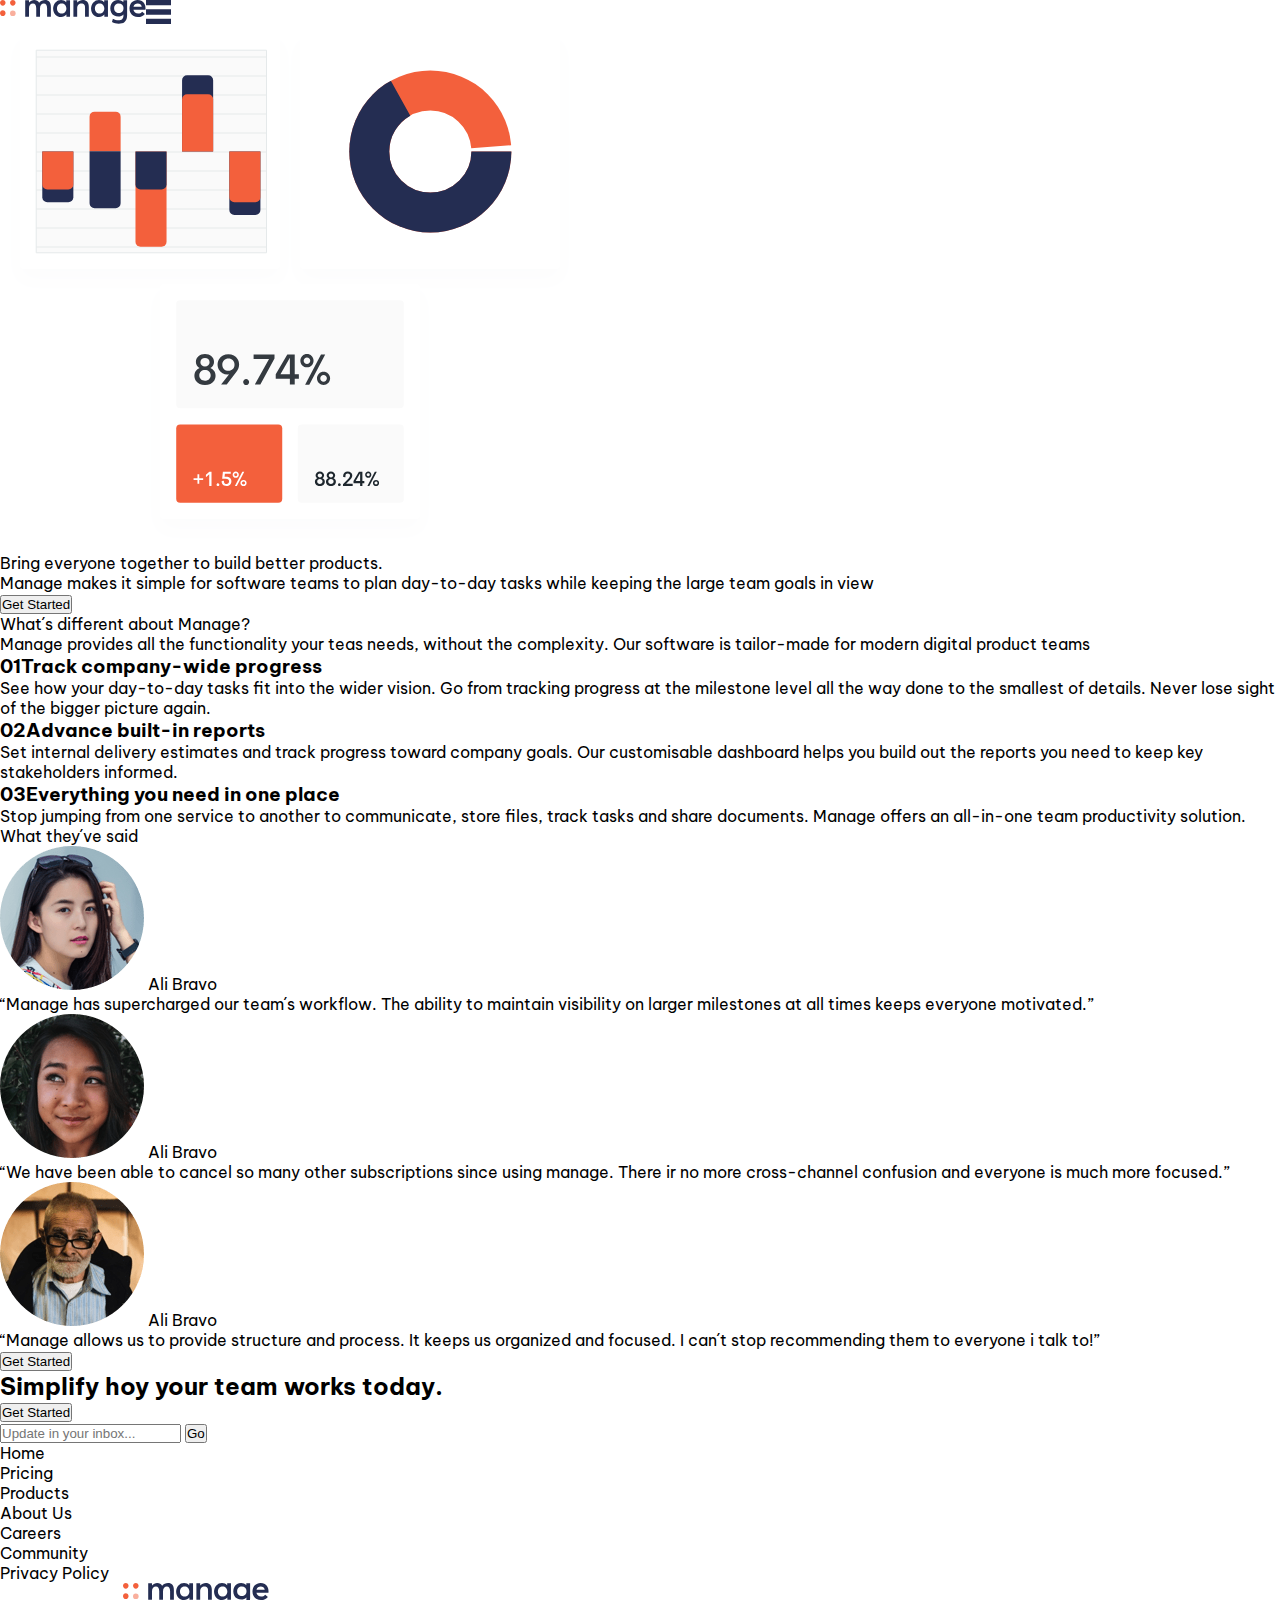
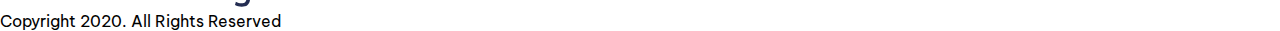
==== Entregable Final/index.html @ 117d71c4 "Entregable Final" ====
<!DOCTYPE html>
<html lang="en">

<head>
    <meta charset="UTF-8">
    <meta http-equiv="X-UA-Compatible" content="IE=edge">
    <meta name="viewport" content="width=device-width, initial-scale=1.0">
    <title>Entregable Final</title>
    <link rel="stylesheet" href="css/style.css">
</head>

<body>
    <header>
        <img class="logo" alt="" src="img/logo.svg">
        <!-- <div class="navbutton">
            <nav class = "navbar">
                <ul class="categories" type="none">
                    <li>Pricing</li>
                    <li>Product</li>
                    <li>About Us</li>
                    <li>Careers</li>
                    <li>Community</li>
                </ul>
            </nav>
            <button class="buttonGS" type="submit">Get Started</button>
        </div> -->
        <img class="hamburger" alt="" src="img/icon-hamburger.svg">
    </header>
    <main>
        <section class="firstSection">
            <div class="graphs">
                <img class="graphImage" alt="" src="img/illustration-intro.svg">
            </div>
            <article class="text">
                <span>Bring everyone together to build better products.</span>
                <p>Manage makes it simple for software teams to plan day-to-day tasks while keeping the large team goals
                    in view</p>
                <button class="buttonGS" type="submit">Get Started</button>
            </article>
        </section>
        <section class="secondSection">
            <div>
                <span>What´s different about Manage?</span>
                <p>Manage provides all the functionality your teas needs, without the complexity. Our software is
                    tailor-made for modern digital product teams</p>
            </div>
            <div>
                <h3> <span>01</span>Track company-wide progress</h3>
                <p>See how your day-to-day tasks fit into the wider vision. Go from tracking progress at the milestone
                    level all the way done to the smallest of details. Never lose sight of the bigger picture again.</p>

                <h3> <span>02</span>Advance built-in reports</h3>
                <p>Set internal delivery estimates and track progress toward company goals. Our customisable dashboard
                    helps you build out the reports you need to keep key stakeholders informed.</p>

                <h3> <span>03</span>Everything you need in one place</h3>
                <p>Stop jumping from one service to another to communicate, store files, track tasks and share
                    documents. Manage offers an all-in-one team productivity solution.</p>
            </div>
        </section>
        <section class="thirdSection">
            <div>What they´ve said</div>
            <section>
                <div class="card1">
                    <img class="" alt="" src="img/avatar-anisha.png">
                    <span>Ali Bravo</span>
                    <p>“Manage has supercharged our team´s workflow. The ability to maintain visibility on larger
                        milestones at all times keeps everyone motivated.”</p>
                </div>
                <div class="card2">
                    <img class="" alt="" src="img/avatar-ali.png">
                    <span>Ali Bravo</span>
                    <p>“We have been able to cancel so many other subscriptions since using manage. There ir no more
                        cross-channel confusion and everyone is much more focused.”</p>
                </div>
                <div class="card3">
                    <img class="" alt="" src="img/avatar-richard.png">
                    <span>Ali Bravo</span>
                    <p>“Manage allows us to provide structure and process. It keeps us organized and focused. I can´t
                        stop recommending them to everyone i talk to!”</p>
                </div>
            </section>
            <div>
                <button class="buttonGS" type="submit">Get Started</button>
            </div>
        </section>
    </main>
    <footer>
        <section class="orangeFooter">
            <h2>Simplify hoy your team works today.</h2>
            <button class="buttonGS whiteButton" type="submit">Get Started</button>
        </section>
        <section class="blackFooter">
            <form class="emailForm">
                <input type="email" name="userEmail" placeholder="Update in your inbox..." required>
                <button type="submit">Go</button>
            </form>
            <nav class="firstList">
                <ul type="none">
                    <li>Home</li>
                    <li>Pricing</li>
                    <li>Products</li>
                    <li>About Us</li>
                </ul>
            </nav>
            <nav class="secondList">
                <ul type="none">
                    <li>Careers</li>
                    <li>Community</li>
                    <li>Privacy Policy</li>
                </ul>
            </nav>
            <div class="socialMedia">
                <img class="" alt="" src="img/icon-facebook.svg">
                <img class="" alt="" src="img/icon-youtube.svg">
                <img class="" alt="" src="img/icon-twitter.svg">
                <img class="" alt="" src="img/icon-pinterest.svg">
                <img class="" alt="" src="img/icon-instagram.svg">
                <img class="logo" alt="" src="img/logo.svg">
            </div>
            <div class="copyright">Copyright 2020. All Rights Reserved</div>
        </section>
    </footer>
</body>

</html>
---- Entregable Final/css/style.css ----
@import url('https://fonts.googleapis.com/css2?family=Be+Vietnam+Pro:wght@400;500;700&display=swap');

*{
    box-sizing: border-box;
    margin: 0;
    padding: 0;
}

/* Typography */
body{
    font-family: 'Be Vietnam Pro', sans-serif;
    font-size: 16px;
}

/* Color Palette */
:root{
    --primaryColor: rgb(242, 95, 58);
    --secondaryColor:  rgb(35, 44, 81);
    /* Additional Colors */
    --neutralColor1: rgb(249, 249, 249);
    --neutralColor2: rgb(255, 239, 234);
    --neutralColor3: rgb(143, 148, 167);
    --neutralColor4: rgb(29, 30, 37);
}

/* header */
header{
    display: flex;
    
}

/* main */

/* footer */

/* responsive */

/* pseudoselectors */
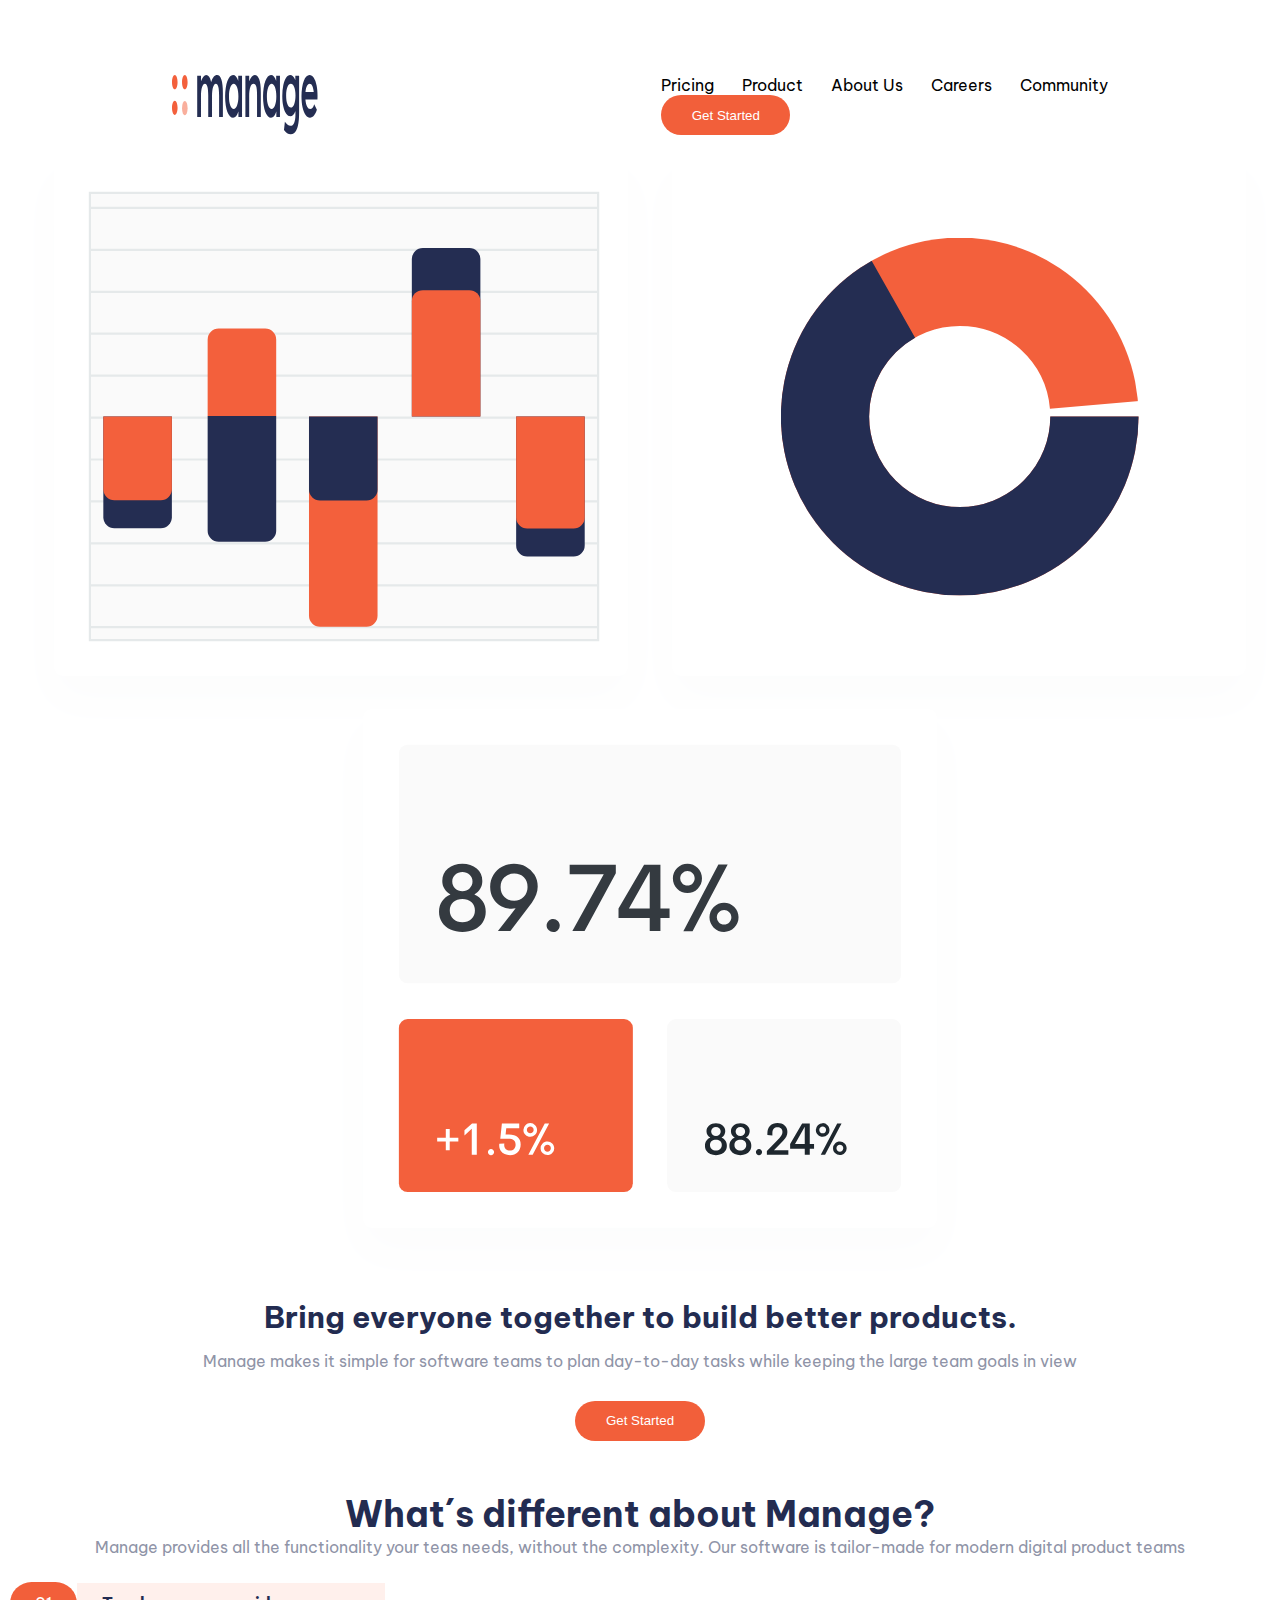
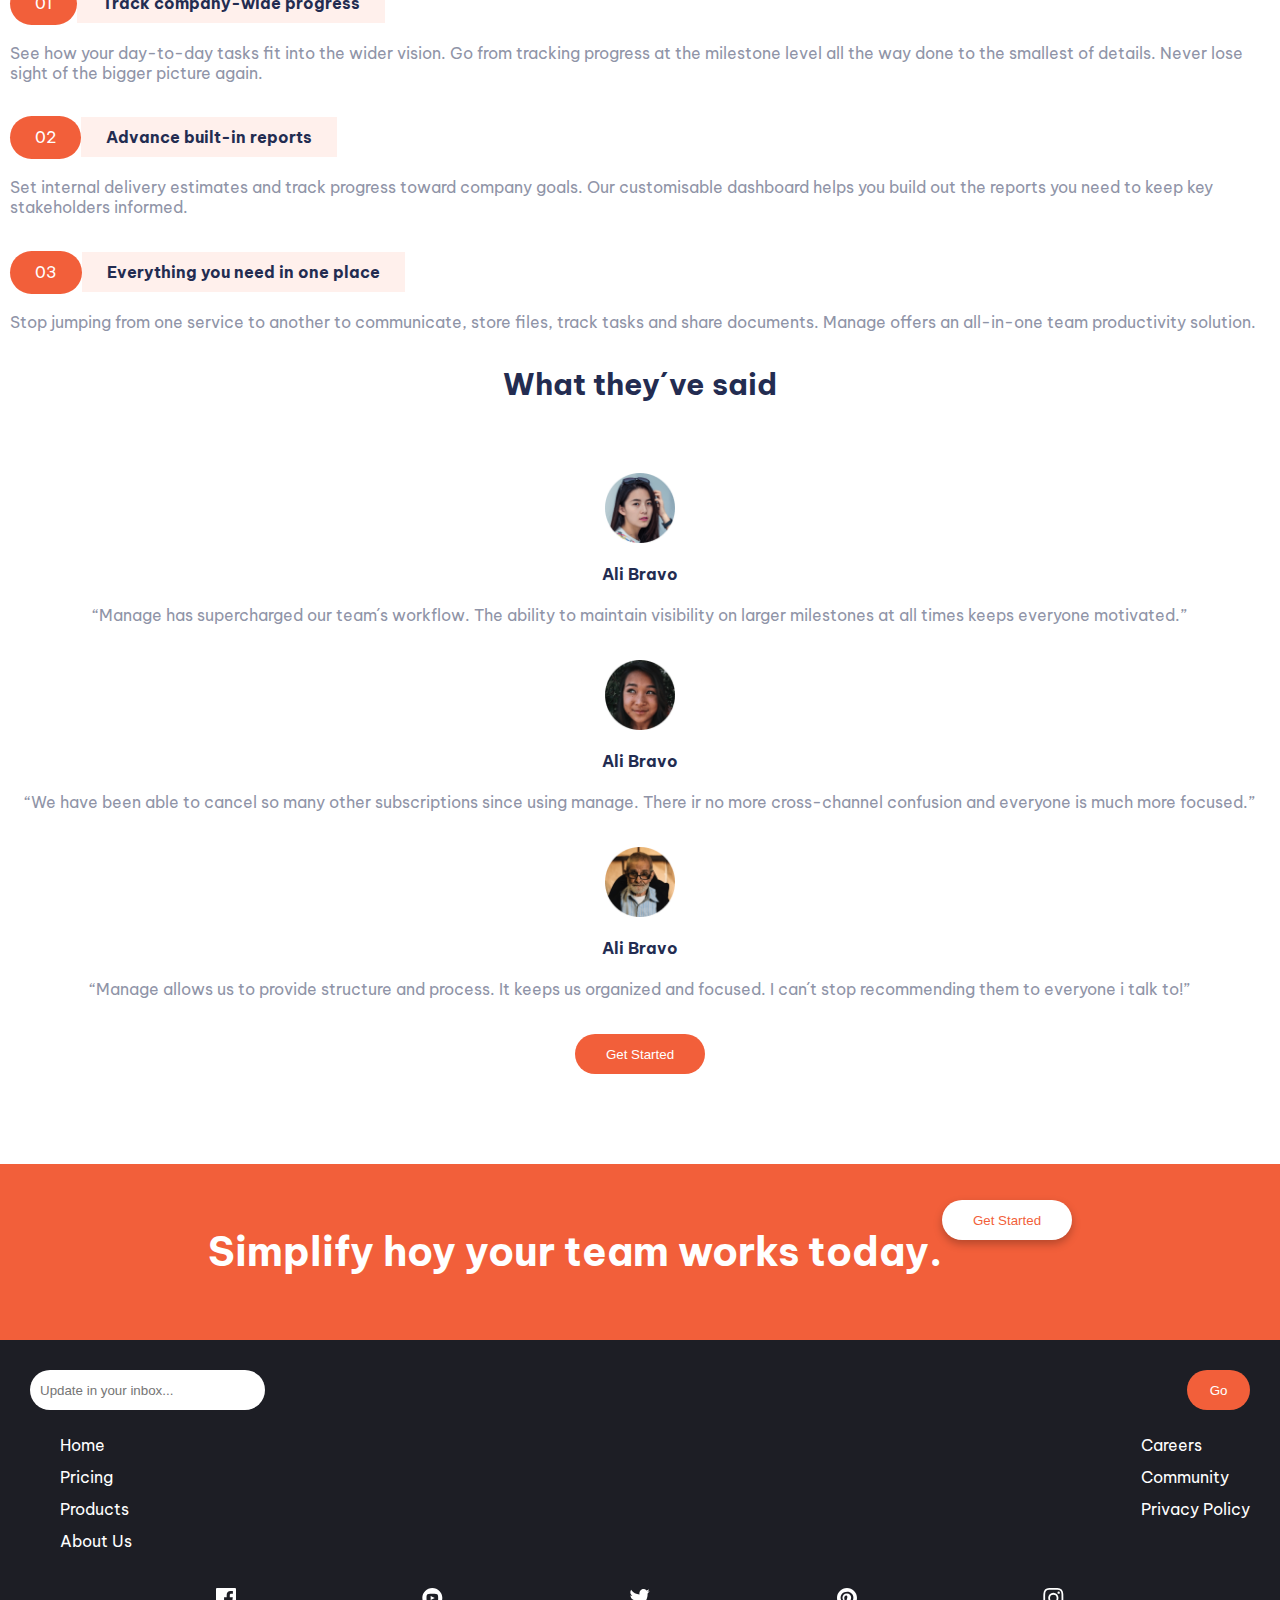
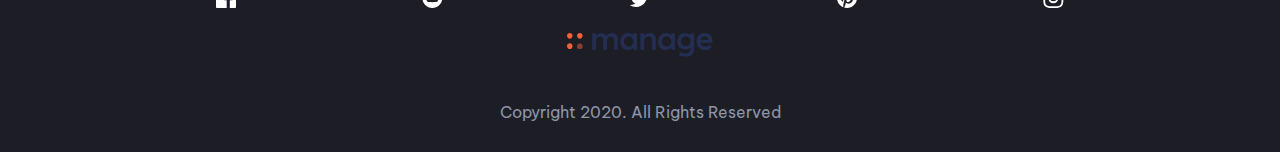
==== commit 6dbd33ea: "Actualizando Entregable" ====
--- a/Entregable Final/index.html
+++ b/Entregable Final/index.html
@@ -12,9 +12,9 @@
 <body>
     <header>
         <img class="logo" alt="" src="img/logo.svg">
-        <!-- <div class="navbutton">
-            <nav class = "navbar">
-                <ul class="categories" type="none">
+        <div class="navbutton">
+            <nav class="navbar">
+                <ul class="categories">
                     <li>Pricing</li>
                     <li>Product</li>
                     <li>About Us</li>
@@ -23,7 +23,7 @@
                 </ul>
             </nav>
             <button class="buttonGS" type="submit">Get Started</button>
-        </div> -->
+        </div>
         <img class="hamburger" alt="" src="img/icon-hamburger.svg">
     </header>
     <main>
@@ -39,41 +39,50 @@
             </article>
         </section>
         <section class="secondSection">
-            <div>
+            <div class = "firstBox">
                 <span>What´s different about Manage?</span>
                 <p>Manage provides all the functionality your teas needs, without the complexity. Our software is
                     tailor-made for modern digital product teams</p>
             </div>
-            <div>
-                <h3> <span>01</span>Track company-wide progress</h3>
+            <div class = "secondBox">
+                <div class="segments">
+                    <span>01</span>
+                    <h3> Track company-wide progress</h3>
+                </div>
                 <p>See how your day-to-day tasks fit into the wider vision. Go from tracking progress at the milestone
                     level all the way done to the smallest of details. Never lose sight of the bigger picture again.</p>
 
-                <h3> <span>02</span>Advance built-in reports</h3>
+                <div class="segments">
+                    <span>02</span>
+                    <h3>Advance built-in reports</h3>
+                </div>
                 <p>Set internal delivery estimates and track progress toward company goals. Our customisable dashboard
                     helps you build out the reports you need to keep key stakeholders informed.</p>
 
-                <h3> <span>03</span>Everything you need in one place</h3>
+                <div class="segments">
+                    <span>03</span>
+                    <h3>Everything you need in one place</h3>
+                </div>
                 <p>Stop jumping from one service to another to communicate, store files, track tasks and share
                     documents. Manage offers an all-in-one team productivity solution.</p>
             </div>
         </section>
         <section class="thirdSection">
-            <div>What they´ve said</div>
+            <h3>What they´ve said</h3>
             <section>
-                <div class="card1">
+                <div class="card">
                     <img class="" alt="" src="img/avatar-anisha.png">
                     <span>Ali Bravo</span>
                     <p>“Manage has supercharged our team´s workflow. The ability to maintain visibility on larger
                         milestones at all times keeps everyone motivated.”</p>
                 </div>
-                <div class="card2">
+                <div class="card">
                     <img class="" alt="" src="img/avatar-ali.png">
                     <span>Ali Bravo</span>
                     <p>“We have been able to cancel so many other subscriptions since using manage. There ir no more
                         cross-channel confusion and everyone is much more focused.”</p>
                 </div>
-                <div class="card3">
+                <div class="card">
                     <img class="" alt="" src="img/avatar-richard.png">
                     <span>Ali Bravo</span>
                     <p>“Manage allows us to provide structure and process. It keeps us organized and focused. I can´t
@@ -87,37 +96,39 @@
     </main>
     <footer>
         <section class="orangeFooter">
-            <h2>Simplify hoy your team works today.</h2>
-            <button class="buttonGS whiteButton" type="submit">Get Started</button>
+            <div>Simplify hoy your team works today.</div>
+            <button class="buttonGS_whiteButton" type="submit">Get Started</button>
         </section>
         <section class="blackFooter">
             <form class="emailForm">
                 <input type="email" name="userEmail" placeholder="Update in your inbox..." required>
                 <button type="submit">Go</button>
             </form>
-            <nav class="firstList">
-                <ul type="none">
-                    <li>Home</li>
-                    <li>Pricing</li>
-                    <li>Products</li>
-                    <li>About Us</li>
-                </ul>
-            </nav>
-            <nav class="secondList">
-                <ul type="none">
-                    <li>Careers</li>
-                    <li>Community</li>
-                    <li>Privacy Policy</li>
-                </ul>
-            </nav>
+            <div class=listsBox>
+                <nav class="firstList">
+                    <ul>
+                        <li>Home</li>
+                        <li>Pricing</li>
+                        <li>Products</li>
+                        <li>About Us</li>
+                    </ul>
+                </nav>
+                <nav class="secondList">
+                    <ul>
+                        <li>Careers</li>
+                        <li>Community</li>
+                        <li>Privacy Policy</li>
+                    </ul>
+                </nav>
+            </div>
             <div class="socialMedia">
                 <img class="" alt="" src="img/icon-facebook.svg">
                 <img class="" alt="" src="img/icon-youtube.svg">
                 <img class="" alt="" src="img/icon-twitter.svg">
                 <img class="" alt="" src="img/icon-pinterest.svg">
                 <img class="" alt="" src="img/icon-instagram.svg">
-                <img class="logo" alt="" src="img/logo.svg">
             </div>
+            <img class="logo" alt="" src="img/logo.svg">
             <div class="copyright">Copyright 2020. All Rights Reserved</div>
         </section>
     </footer>
--- a/Entregable Final/css/style.css
+++ b/Entregable Final/css/style.css
@@ -24,15 +24,258 @@
 }
 
 /* header */
+
 header{
     display: flex;
-    
+    justify-content: space-around;
+    margin-top: 75.13px;
+}
+
+header .navbutton{
+    display: flex;
+    display: none;
+}
+
+header .navbar .categories{
+    display: flex;
+    list-style: none;
+    gap: 28px;
+    white-space: nowrap;
 }
 
 /* main */
 
+main{
+    margin-left: 10px;
+    margin-right: 10px;
+}
+
+/* firstSection */
+
+main .firstSection {
+    display: flex;
+    flex-direction: column;
+    text-align: center;
+}
+
+main .firstSection .graphImage{
+    width: 100vw;
+}
+
+main .firstSection .text span {
+    color: var(--secondaryColor);
+    font-size: 30px;
+    font-weight: bold;
+}
+
+main .firstSection .text p {
+    color: var(--neutralColor3);
+    margin-bottom: 30px;
+    margin-top: 15px;
+}
+
+/* button (firstSection and thirdSection) */
+
+main .firstSection .text .buttonGS, main .thirdSection .buttonGS, header .navbutton .buttonGS {
+    background-color: var(--primaryColor);
+    border: none;
+    border-radius: 50px;
+    padding: 12.5px 30.5px;
+    color: white;
+}
+
+/* secondSection */
+
+main .secondSection{
+    display: flex;
+    flex-direction: column;
+}
+main .secondSection p{
+    color: var(--neutralColor3);
+}
+main .secondSection .firstBox {
+    text-align: center;
+    margin-bottom: 25px;
+    margin-top: 50px;
+}
+main .secondSection .firstBox span {
+    color: var(--secondaryColor);
+    font-size: 36px;
+    font-weight: bold ;
+}
+
+main .secondSection .secondBox .segments{
+    display: flex;
+    align-items: baseline;
+}
+
+main .secondSection .secondBox .segments span {
+    background-color: var(--primaryColor); 
+    color: white;
+    line-height: 23px;
+    margin-bottom: 18px;
+    /* margin-left: 23px;
+    margin-right: 23px; */
+    padding: 10px 25px;
+    border-radius: 30px;
+}
+
+main .secondSection .secondBox .segments h3{
+    background-color: #FFF0EC;
+    font-size: 16px;
+    white-space: nowrap;
+    color: var(--secondaryColor);
+    padding: 10px 25px;
+    /* padding-left: 23px; */
+}
+
+main .secondSection .secondBox p {
+    text-align: left;
+    margin-bottom: 33.5px;
+}
+
+/* thirdSection */
+
+main .thirdSection{
+    display: flex;
+    flex-direction: column;
+    align-items: center;
+    padding-bottom: 90px;
+}
+
+main .thirdSection h3 {
+    color: var(--secondaryColor);
+    font-size: 30px;
+    text-align: center;
+    margin-bottom: 70px;
+}
+
+main .thirdSection .card {
+    display: flex;
+    flex-direction: column;
+    align-items: center;
+    text-align: center;
+    padding-bottom: 35px;
+}
+
+main .thirdSection span {
+    color: var(--secondaryColor);
+    font-weight: bold;
+    margin-top: 21px;
+    margin-bottom: 21px;
+}
+
+main .thirdSection p {
+    color: var(--neutralColor3);
+}
+
+main .thirdSection img {
+    width: 70px;
+}
+
 /* footer */
+footer .orangeFooter{
+    align-items: center;
+    background-color: var(--primaryColor);
+    display: flex;
+    justify-content: center;
+    flex-wrap: wrap;
+}
+
+footer .orangeFooter div{
+    color: white;
+    text-align: center;
+    font-weight: bold;
+    font-size: 40px;
+    line-height: 48px;
+    margin-top: 64px;
+    margin-bottom: 64px;
+}
+
+footer .orangeFooter .buttonGS_whiteButton{
+    background-color: #FFFFFF;
+    box-shadow: 0px 4px 8px rgba(0, 0, 0, 0.25);
+    border-style: none;
+    border-radius: 50px;
+    color: var(--primaryColor);
+    padding: 12.5px 30.5px;
+    margin-bottom: 64px;
+}
+
+footer .blackFooter{
+    background-color: var(--neutralColor4);
+    padding: 30px;
+    display: flex;
+    flex-direction: column;
+}
+
+footer .blackFooter .emailForm{
+    display: flex;
+    justify-content: space-between;
+    margin-bottom: 25px;
+}
+
+footer .blackFooter .emailForm input{
+    background: #FFFFFF;
+    border-radius: 50px;
+    border-style: none;
+    padding: 12.5px 48px 12.5px 10px;
+    margin-right: 9px;
+}
+
+footer .blackFooter .emailForm button{
+    background-color: var(--primaryColor);
+    border-radius: 50px;
+    border-style: none;
+    color: #FFFFFF;
+    padding: 11.5px 22.5px;
+}
+
+footer .blackFooter .listsBox{
+    display: flex;
+    justify-content: space-between;
+    margin-bottom: 25px;
+}
+
+footer .blackFooter .firstList{
+    padding-left: 30px;
+}
+
+footer .blackFooter .firstList li, .secondList li{
+    list-style: none;
+    color: #FFFFFF;
+    white-space: nowrap;
+    padding-bottom: 12px;
+}
+
+footer .blackFooter .socialMedia{
+    display: flex;
+    justify-content: space-evenly;
+    margin-bottom: 25px;
+}
+
+footer .blackFooter .logo{
+    width: 145.43px;
+    align-self: center;
+}
+
+footer .blackFooter .copyright{
+    color: var(--neutralColor3);
+    margin-top: 45px;
+    text-align: center;
+    white-space: nowrap;
+}
 
 /* responsive */
 
+@media (min-width: 376px) {
+    header .navbutton{
+        display: block;
+    }
+
+    header .hamburger{
+        display: none;
+    }
+}
+
 /* pseudoselectors */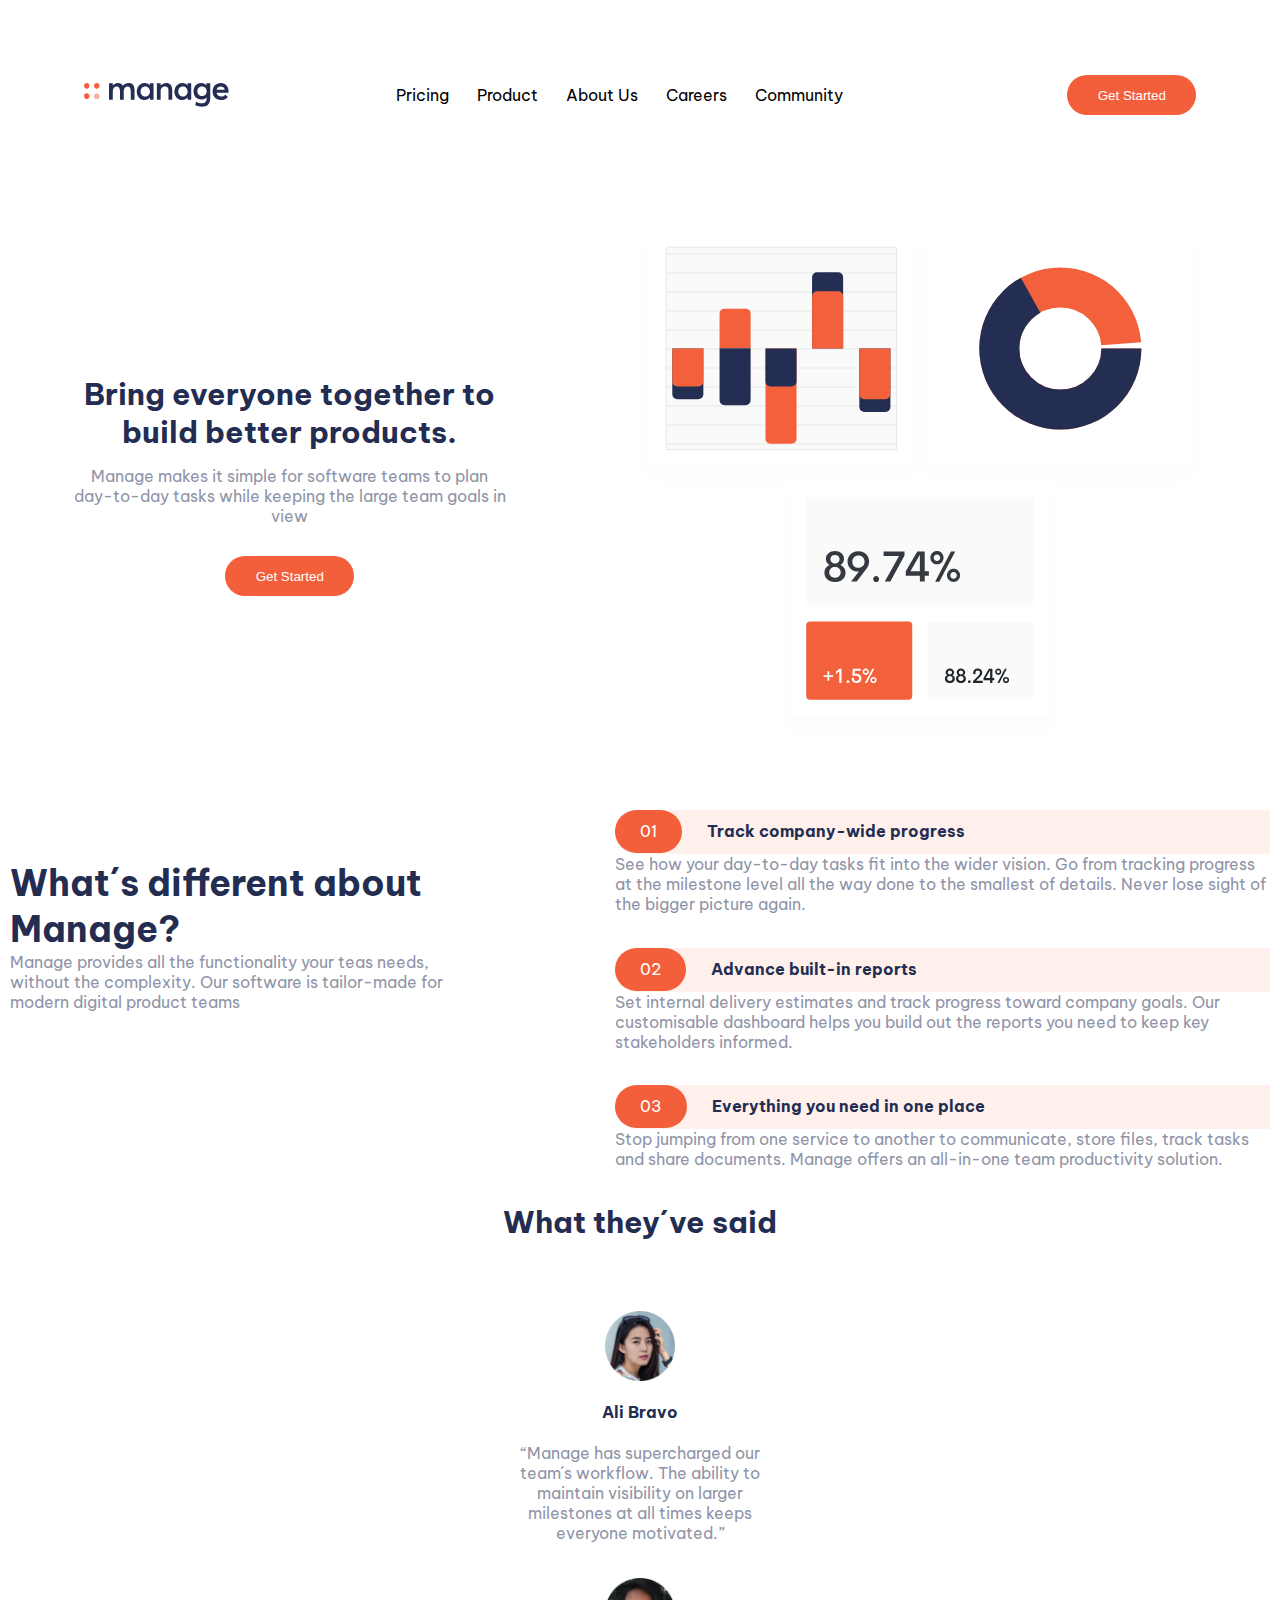
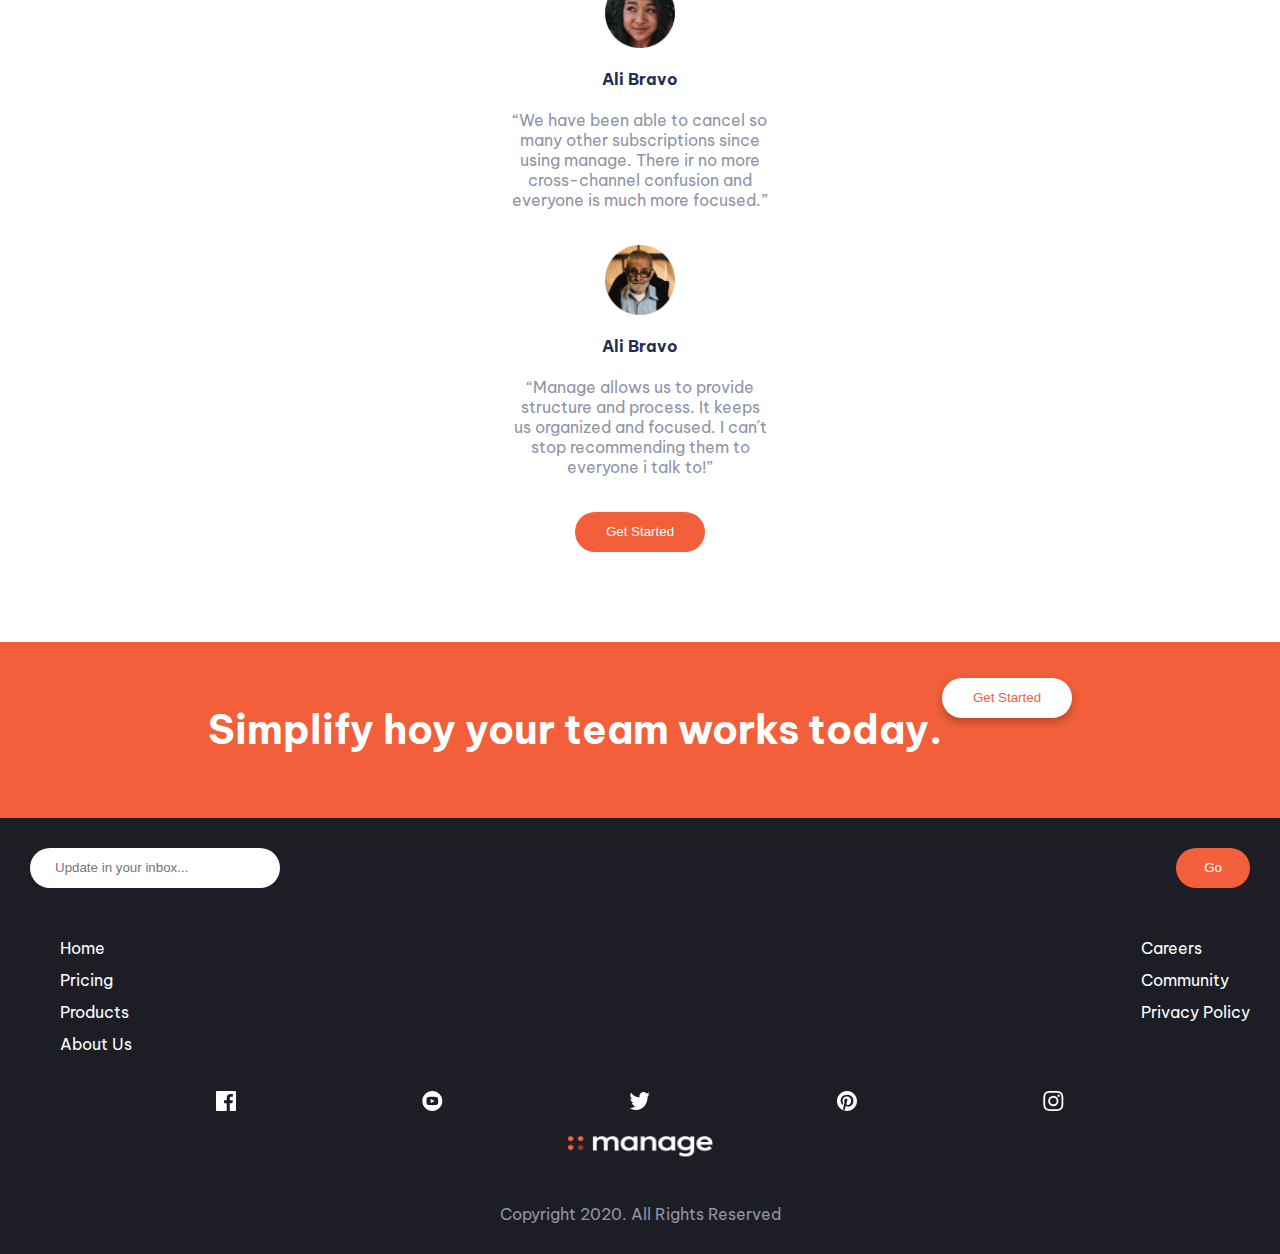
==== commit d19d97d6: "Actualizando Entregable" ====
--- a/Entregable Final/index.html
+++ b/Entregable Final/index.html
@@ -39,12 +39,12 @@
             </article>
         </section>
         <section class="secondSection">
-            <div class = "firstBox">
+            <div class="firstBox">
                 <span>What´s different about Manage?</span>
                 <p>Manage provides all the functionality your teas needs, without the complexity. Our software is
                     tailor-made for modern digital product teams</p>
             </div>
-            <div class = "secondBox">
+            <div class="secondBox">
                 <div class="segments">
                     <span>01</span>
                     <h3> Track company-wide progress</h3>
@@ -107,17 +107,17 @@
             <div class=listsBox>
                 <nav class="firstList">
                     <ul>
-                        <li>Home</li>
-                        <li>Pricing</li>
-                        <li>Products</li>
-                        <li>About Us</li>
+                        <li><a href="#">Home</a></li>
+                        <li><a href="#">Pricing</a></li>
+                        <li><a href="#">Products</a></li>
+                        <li><a href="#">About Us</a></li>
                     </ul>
                 </nav>
                 <nav class="secondList">
                     <ul>
-                        <li>Careers</li>
-                        <li>Community</li>
-                        <li>Privacy Policy</li>
+                        <li><a href="#">Careers</a></li>
+                        <li><a href="#">Community</a></li>
+                        <li><a href="#">Privacy Policy</a></li>
                     </ul>
                 </nav>
             </div>
@@ -128,7 +128,7 @@
                 <img class="" alt="" src="img/icon-pinterest.svg">
                 <img class="" alt="" src="img/icon-instagram.svg">
             </div>
-            <img class="logo" alt="" src="img/logo.svg">
+            <img class="logo" alt="" src="img/logo-footer.png">
             <div class="copyright">Copyright 2020. All Rights Reserved</div>
         </section>
     </footer>
--- a/Entregable Final/css/style.css
+++ b/Entregable Final/css/style.css
@@ -28,11 +28,12 @@
 header{
     display: flex;
     justify-content: space-around;
+    align-items: center;
     margin-top: 75.13px;
 }
 
 header .navbutton{
-    display: flex;
+    /* display: flex; */
     display: none;
 }
 
@@ -41,6 +42,11 @@
     list-style: none;
     gap: 28px;
     white-space: nowrap;
+}
+
+header .logo{
+    height: 23.74px;
+    width: 145.43px;
 }
 
 /* main */
@@ -107,6 +113,11 @@
 main .secondSection .secondBox .segments{
     display: flex;
     align-items: baseline;
+    height: 44px;
+    background-color: #FFF0EC;
+    border-bottom-left-radius: 30px;
+    border-top-left-radius: 30px;
+    /* width: 100vw; */
 }
 
 main .secondSection .secondBox .segments span {
@@ -121,7 +132,7 @@
 }
 
 main .secondSection .secondBox .segments h3{
-    background-color: #FFF0EC;
+    /* background-color: #FFF0EC; */
     font-size: 16px;
     white-space: nowrap;
     color: var(--secondaryColor);
@@ -167,6 +178,7 @@
 
 main .thirdSection p {
     color: var(--neutralColor3);
+    width: 16rem;
 }
 
 main .thirdSection img {
@@ -212,14 +224,14 @@
 footer .blackFooter .emailForm{
     display: flex;
     justify-content: space-between;
-    margin-bottom: 25px;
+    margin-bottom: 50px;
 }
 
 footer .blackFooter .emailForm input{
     background: #FFFFFF;
     border-radius: 50px;
     border-style: none;
-    padding: 12.5px 48px 12.5px 10px;
+    padding: 12.5px 48px 12.5px 25px;
     margin-right: 9px;
 }
 
@@ -228,7 +240,7 @@
     border-radius: 50px;
     border-style: none;
     color: #FFFFFF;
-    padding: 11.5px 22.5px;
+    padding: 11.5px 28px;
 }
 
 footer .blackFooter .listsBox{
@@ -248,6 +260,11 @@
     padding-bottom: 12px;
 }
 
+footer .blackFooter .firstList a, .secondList  a{
+    text-decoration: none;
+    color: white;
+}
+
 footer .blackFooter .socialMedia{
     display: flex;
     justify-content: space-evenly;
@@ -255,6 +272,8 @@
 }
 
 footer .blackFooter .logo{
+    fill: white;
+    height: 23.74px;
     width: 145.43px;
     align-self: center;
 }
@@ -269,13 +288,46 @@
 /* responsive */
 
 @media (min-width: 376px) {
+
     header .navbutton{
-        display: block;
+        display: flex;
+        align-items: center;
+        gap: 224px;
     }
 
     header .hamburger{
         display: none;
     }
+
+    main .firstSection{
+        flex-direction: row;
+        justify-content: space-around;
+        margin-top: 106px;;
+    }
+
+    main .firstSection .text{
+        order: -1;
+        align-self: center;
+        width: 439px;
+    }
+
+    main .firstSection .graphImage{
+        width: 580px;
+        height: 525px;
+    }
+
+    main .secondSection{
+        flex-direction: row;
+        justify-content: space-around;
+        gap: 125px;
+        margin-top: 60px;
+    }
+
+    main .secondSection .firstBox{
+        align-self: flex-start;
+        text-align: left;
+    }
+
 }
 
 /* pseudoselectors */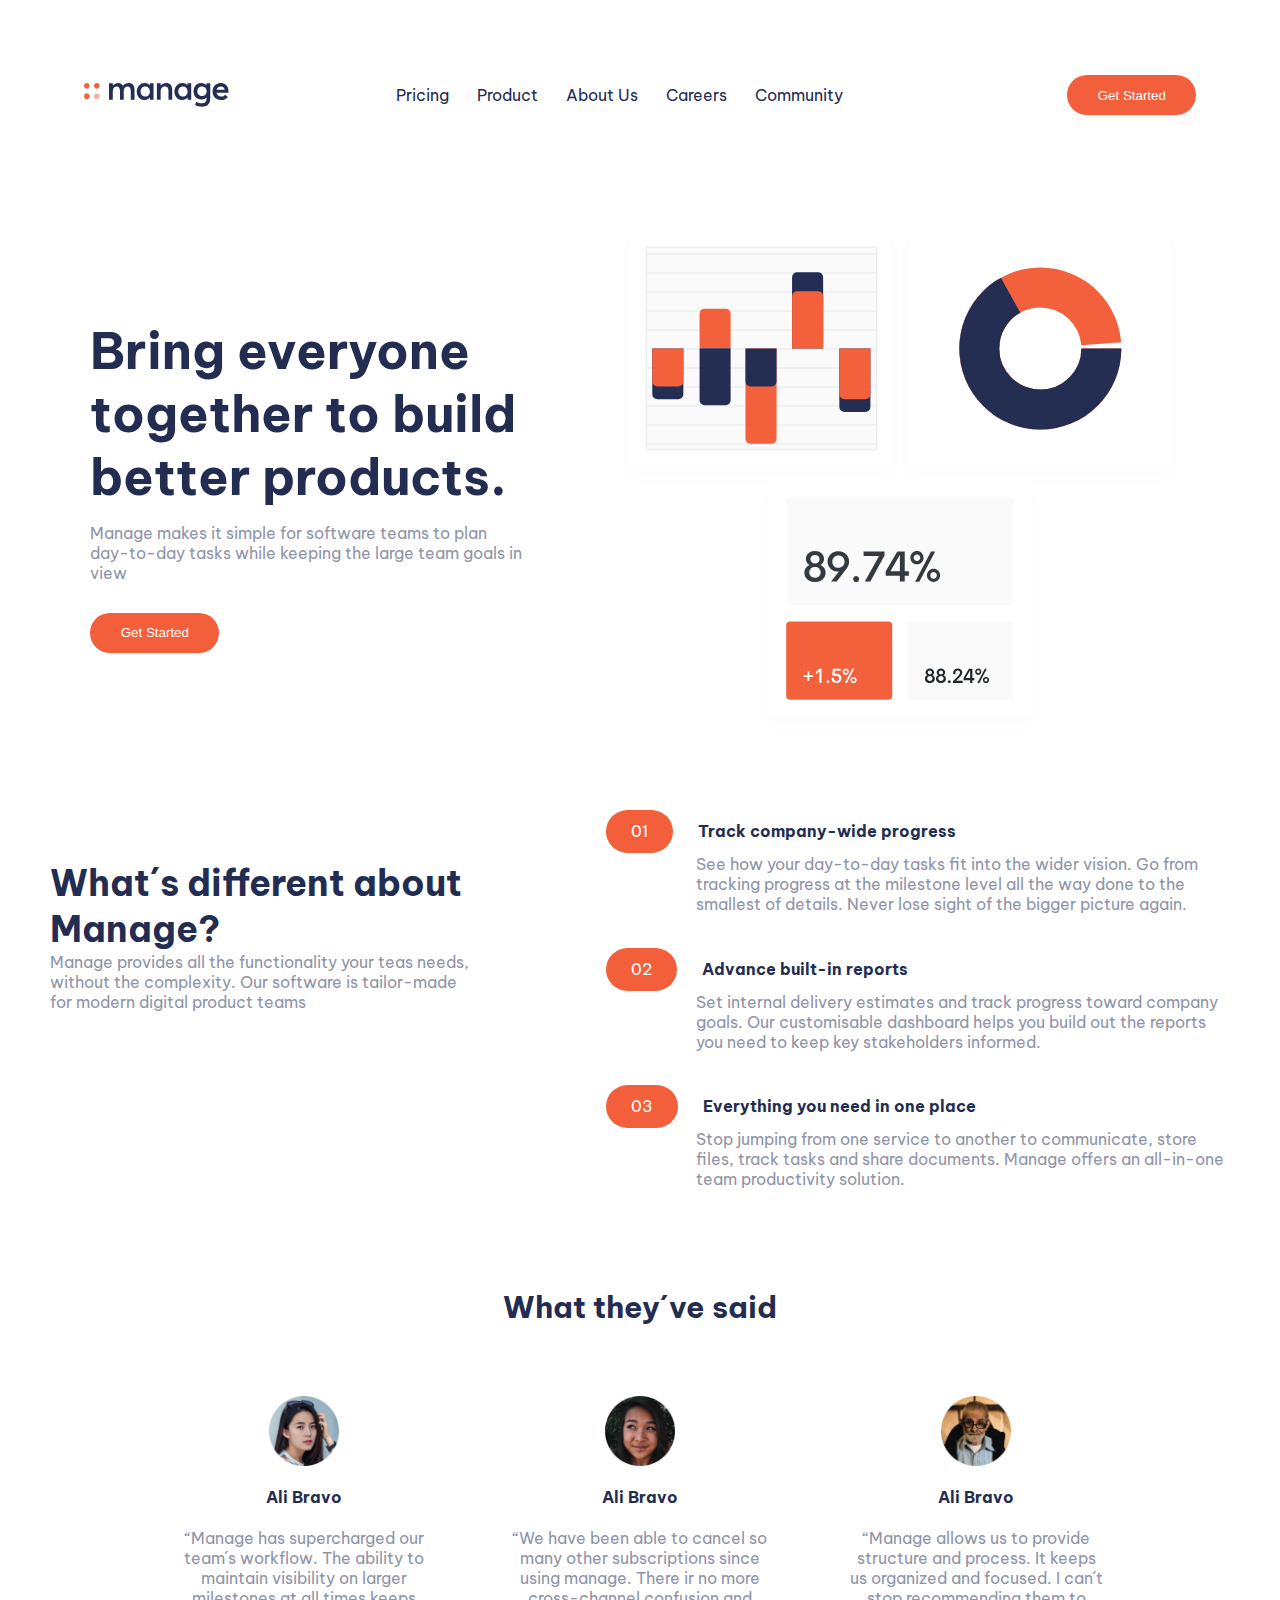
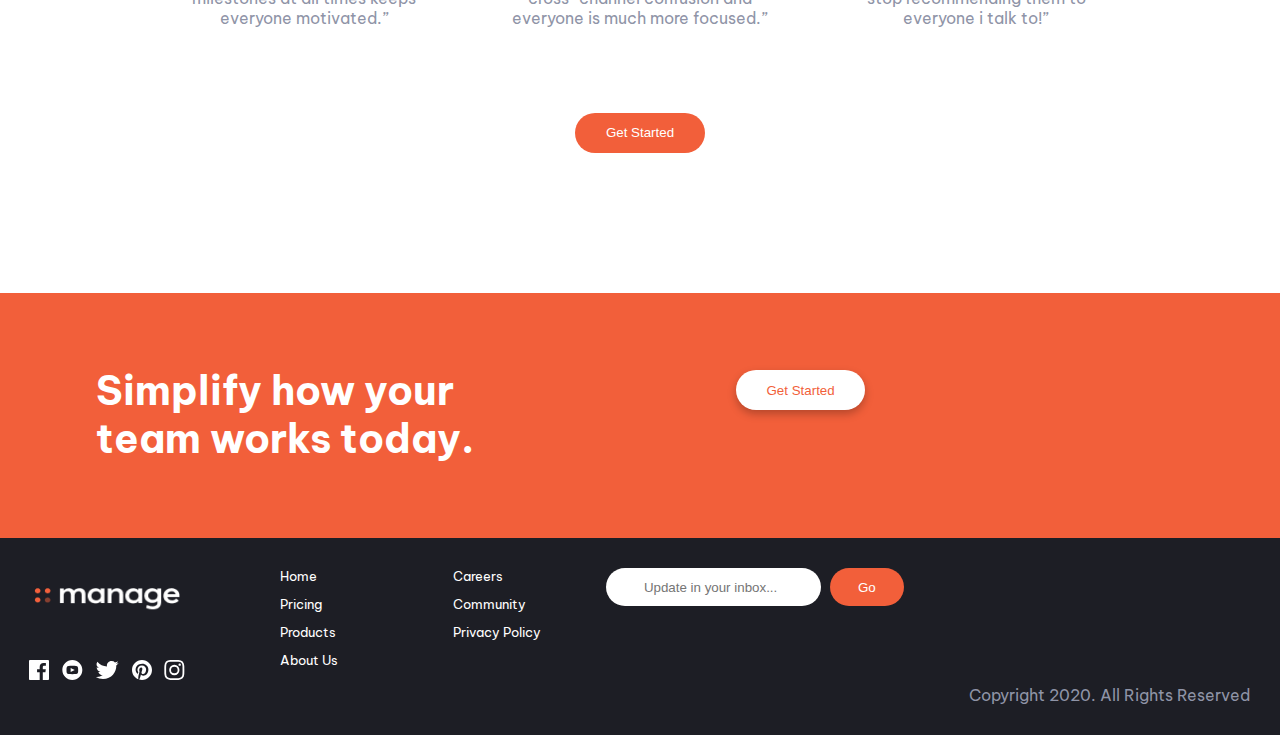
==== commit 354083d2: "Agregando pseudoselectores" ====
--- a/Entregable Final/index.html
+++ b/Entregable Final/index.html
@@ -15,11 +15,11 @@
         <div class="navbutton">
             <nav class="navbar">
                 <ul class="categories">
-                    <li>Pricing</li>
-                    <li>Product</li>
-                    <li>About Us</li>
-                    <li>Careers</li>
-                    <li>Community</li>
+                    <li><a href="">Pricing</a></li>
+                    <li><a href="">Product</a></li>
+                    <li><a href="">About Us</a></li>
+                    <li><a href="">Careers</a></li>
+                    <li><a href="">Community</a></li>
                 </ul>
             </nav>
             <button class="buttonGS" type="submit">Get Started</button>
@@ -96,39 +96,48 @@
     </main>
     <footer>
         <section class="orangeFooter">
-            <div>Simplify hoy your team works today.</div>
-            <button class="buttonGS_whiteButton" type="submit">Get Started</button>
+            <div>Simplify how your team works today.</div>
+            <div class="buttonContainer">
+                <button class="buttonGS_whiteButton" type="submit">Get Started</button>
+            </div>
         </section>
         <section class="blackFooter">
-            <form class="emailForm">
-                <input type="email" name="userEmail" placeholder="Update in your inbox..." required>
-                <button type="submit">Go</button>
-            </form>
-            <div class=listsBox>
-                <nav class="firstList">
-                    <ul>
-                        <li><a href="#">Home</a></li>
-                        <li><a href="#">Pricing</a></li>
-                        <li><a href="#">Products</a></li>
-                        <li><a href="#">About Us</a></li>
-                    </ul>
-                </nav>
-                <nav class="secondList">
-                    <ul>
-                        <li><a href="#">Careers</a></li>
-                        <li><a href="#">Community</a></li>
-                        <li><a href="#">Privacy Policy</a></li>
-                    </ul>
-                </nav>
+            <div class="firstContainer">
+                <form class="emailForm">
+                    <input type="email" name="userEmail" placeholder="Update in your inbox..." required>
+                    <button class="goButton" type="submit">Go</button>
+                </form>
             </div>
-            <div class="socialMedia">
-                <img class="" alt="" src="img/icon-facebook.svg">
-                <img class="" alt="" src="img/icon-youtube.svg">
-                <img class="" alt="" src="img/icon-twitter.svg">
-                <img class="" alt="" src="img/icon-pinterest.svg">
-                <img class="" alt="" src="img/icon-instagram.svg">
+
+            <div class="secondContainer">
+                <div class=listsBox>
+                    <nav class="firstList">
+                        <ul>
+                            <li><a href="#">Home</a></li>
+                            <li><a href="#">Pricing</a></li>
+                            <li><a href="#">Products</a></li>
+                            <li><a href="#">About Us</a></li>
+                        </ul>
+                    </nav>
+                    <nav class="secondList">
+                        <ul>
+                            <li><a href="#">Careers</a></li>
+                            <li><a href="#">Community</a></li>
+                            <li><a href="#">Privacy Policy</a></li>
+                        </ul>
+                    </nav>
+                </div>
             </div>
-            <img class="logo" alt="" src="img/logo-footer.png">
+            <div class="thirdContainer">
+                <div class="socialMedia">
+                    <img class="" alt="" src="img/icon-facebook.svg">
+                    <img class="" alt="" src="img/icon-youtube.svg">
+                    <img class="" alt="" src="img/icon-twitter.svg">
+                    <img class="" alt="" src="img/icon-pinterest.svg">
+                    <img class="" alt="" src="img/icon-instagram.svg">
+                </div>
+                <img class="logo" alt="" src="img/logo-footer.png">
+            </div>
             <div class="copyright">Copyright 2020. All Rights Reserved</div>
         </section>
     </footer>
--- a/Entregable Final/css/style.css
+++ b/Entregable Final/css/style.css
@@ -5,6 +5,11 @@
     margin: 0;
     padding: 0;
 }
+
+/* html{
+    width: 100vw;
+    overflow-x: hidden;
+} */
 
 /* Typography */
 body{
@@ -32,6 +37,11 @@
     margin-top: 75.13px;
 }
 
+header .navbutton  a{
+    text-decoration: none;
+    color: var(--secondaryColor) ;
+}
+
 header .navbutton{
     /* display: flex; */
     display: none;
@@ -88,6 +98,7 @@
     border-radius: 50px;
     padding: 12.5px 30.5px;
     color: white;
+    transition: background-color 450ms;
 }
 
 /* secondSection */
@@ -212,6 +223,7 @@
     color: var(--primaryColor);
     padding: 12.5px 30.5px;
     margin-bottom: 64px;
+    transition: color 450ms;
 }
 
 footer .blackFooter{
@@ -221,73 +233,86 @@
     flex-direction: column;
 }
 
-footer .blackFooter .emailForm{
+
+footer .blackFooter .firstContainer .emailForm{
     display: flex;
     justify-content: space-between;
     margin-bottom: 50px;
 }
 
-footer .blackFooter .emailForm input{
+footer .blackFooter .firstContainer .emailForm input{
     background: #FFFFFF;
     border-radius: 50px;
     border-style: none;
-    padding: 12.5px 48px 12.5px 25px;
+    padding-left: 38px;
     margin-right: 9px;
 }
 
-footer .blackFooter .emailForm button{
+footer .blackFooter .firstContainer .emailForm .goButton{
     background-color: var(--primaryColor);
     border-radius: 50px;
     border-style: none;
     color: #FFFFFF;
     padding: 11.5px 28px;
-}
-
-footer .blackFooter .listsBox{
-    display: flex;
-    justify-content: space-between;
+    transition: background-color 450ms;
+}
+
+footer .blackFooter .copyright{
+    color: var(--neutralColor3);
+    margin-top: 45px;
+    text-align: center;
+    white-space: nowrap;
+}
+
+footer .blackFooter .secondContainer .listsBox{
+    display: flex;
+    gap: 115px;
     margin-bottom: 25px;
-}
-
-footer .blackFooter .firstList{
+    font-size: 13px;
+}
+
+footer .blackFooter .secondContainer .firstList{
     padding-left: 30px;
 }
 
-footer .blackFooter .firstList li, .secondList li{
+footer .blackFooter .secondContainer .firstList li, .secondList li{
     list-style: none;
     color: #FFFFFF;
     white-space: nowrap;
     padding-bottom: 12px;
 }
 
-footer .blackFooter .firstList a, .secondList  a{
+footer .blackFooter .secondContainer .firstList a, .secondList  a{
     text-decoration: none;
     color: white;
 }
 
-footer .blackFooter .socialMedia{
-    display: flex;
-    justify-content: space-evenly;
+footer .blackFooter .thirdContainer {
+    display: flex;
+    flex-direction: column;
+    align-items: center;
+}
+footer .blackFooter .thirdContainer .socialMedia{
+    display: flex;
     margin-bottom: 25px;
-}
-
-footer .blackFooter .logo{
-    fill: white;
+    gap: 10vw;
+}
+
+footer .blackFooter .thirdContainer .logo{
     height: 23.74px;
     width: 145.43px;
     align-self: center;
-}
-
-footer .blackFooter .copyright{
-    color: var(--neutralColor3);
-    margin-top: 45px;
-    text-align: center;
-    white-space: nowrap;
-}
+    margin-top: 20px;
+}
+
 
 /* responsive */
 
 @media (min-width: 376px) {
+
+    main .firstSection {
+        text-align: left;
+    }
 
     header .navbutton{
         display: flex;
@@ -299,6 +324,11 @@
         display: none;
     }
 
+    main{
+        margin-left: 50px;
+        margin-right: 50px;
+    }
+
     main .firstSection{
         flex-direction: row;
         justify-content: space-around;
@@ -309,6 +339,10 @@
         order: -1;
         align-self: center;
         width: 439px;
+    }
+
+    main .firstSection .text span{
+    font-size: 50px;
     }
 
     main .firstSection .graphImage{
@@ -328,6 +362,120 @@
         text-align: left;
     }
 
-}
-
-/* pseudoselectors */+    main .secondSection .secondBox .segments{
+        background-color: transparent;
+    }
+
+    main .secondSection .secondBox p{
+        margin-left: 90px;
+    }
+
+    main .thirdSection{
+        margin-bottom: 50px;
+    }
+
+    main .thirdSection section{
+        display: flex;
+        gap: 80px;
+    }
+
+    main .thirdSection h3{
+        margin-top: 65px;
+    }
+
+    main .thirdSection .buttonGS{
+        margin-top: 50px;
+    }
+
+    /* modificacion texto y modificando el justify-content para que se separen los elementos */
+
+    footer .orangeFooter div{
+        width: 35vw;
+        text-align: left;
+    }
+
+    footer .orangeFooter {
+        justify-content: space-around;
+        align-items: center;
+    }
+
+    /* footer .orangeFooter .buttonContainer{
+        position: relative;
+        left: 220px;
+        top: 30px;
+    } */
+
+    footer .blackFooter {
+        flex-direction: row;
+        justify-content: space-between;
+    }
+
+    footer .blackFooter .firstContainer {
+        order: 1;
+    }
+
+    footer .blackFooter .thirdContainer {
+        order: -1;
+        flex-direction: column-reverse;
+        justify-content: space-between;
+    }
+
+    footer .blackFooter .thirdContainer .socialMedia{
+        gap: 1vw;
+    }
+
+    footer .blackFooter .copyright {
+        order: 2;
+        align-self: flex-end;
+    }
+
+}
+
+/* pseudoselectors */
+
+.buttonGS:hover, .buttonGS_whiteButton:hover, .goButton:hover{
+    cursor: pointer;
+}
+
+header .navbutton .buttonGS:hover{
+    background-color: rgba(242, 95, 58, 0.6);
+}
+
+header .navbutton .navbar .categories a:hover{
+    color: var(--neutralColor3);
+}
+
+main .firstSection .text .buttonGS:hover{
+    background-color: rgba(242, 95, 58, 0.6);
+}
+
+main .thirdSection .buttonGS:hover{
+    background-color: rgba(242, 95, 58, 0.6);
+}
+
+footer .orangeFooter .buttonGS_whiteButton:hover{
+    color: rgba(242, 95, 58, 0.6);
+}
+
+footer .blackFooter .firstContainer .emailForm .goButton:hover{
+    background-color: rgba(242, 95, 58, 0.7);
+}
+
+footer .blackFooter .secondContainer .listsBox .firstList a:hover{
+    color: var(--primaryColor);
+}
+
+footer .blackFooter .secondContainer .listsBox .secondList a:hover{
+    color: var(--primaryColor);
+}
+
+footer .blackFooter .thirdContainer .socialMedia img:hover{
+    cursor: pointer;
+    filter: invert(47%) sepia(79%) saturate(2438%) hue-rotate(338deg) brightness(98%) contrast(93%);
+}
+
+footer .blackFooter .firstContainer .emailForm input:focus{
+    outline: none;
+    color: firebrick;
+    box-shadow: 2px 2px 2px 1px firebrick;
+}